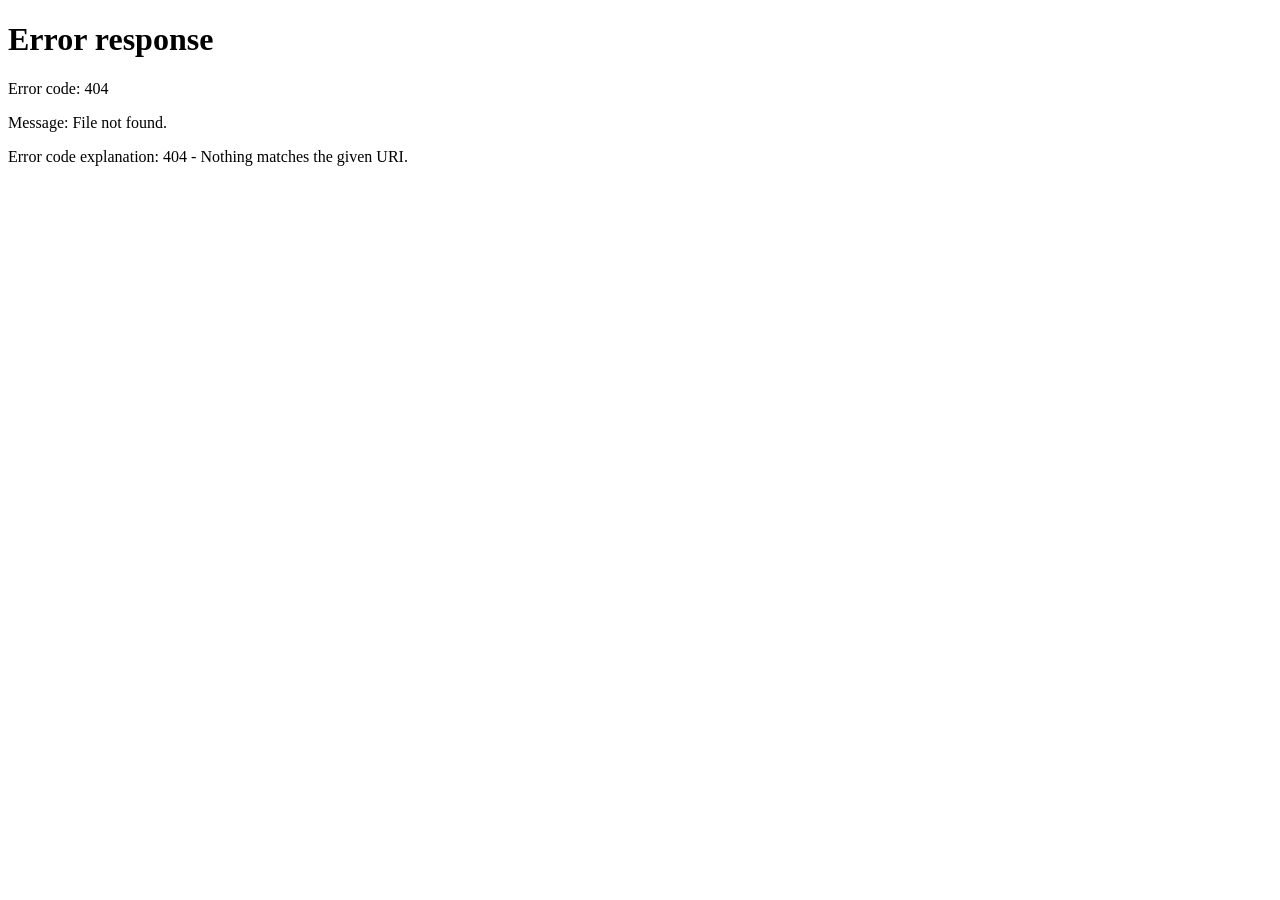
==== docs/index.html @ db5c8c08 "Publish Max Assistant source and website Co-authored-by: Copilot <223556219+Copilot@users.noreply.gi" ====
<!doctype html>
<html lang="en">
  <head>
    <meta charset="utf-8">
    <meta http-equiv="refresh" content="0; url=site/">
    <meta name="viewport" content="width=device-width, initial-scale=1">
    <meta name="robots" content="noindex">
    <title>Max Assistant</title>
    <link rel="canonical" href="site/">
  </head>
  <body>
    <p>Opening <a href="site/">Max Assistant</a>…</p>
  </body>
</html>
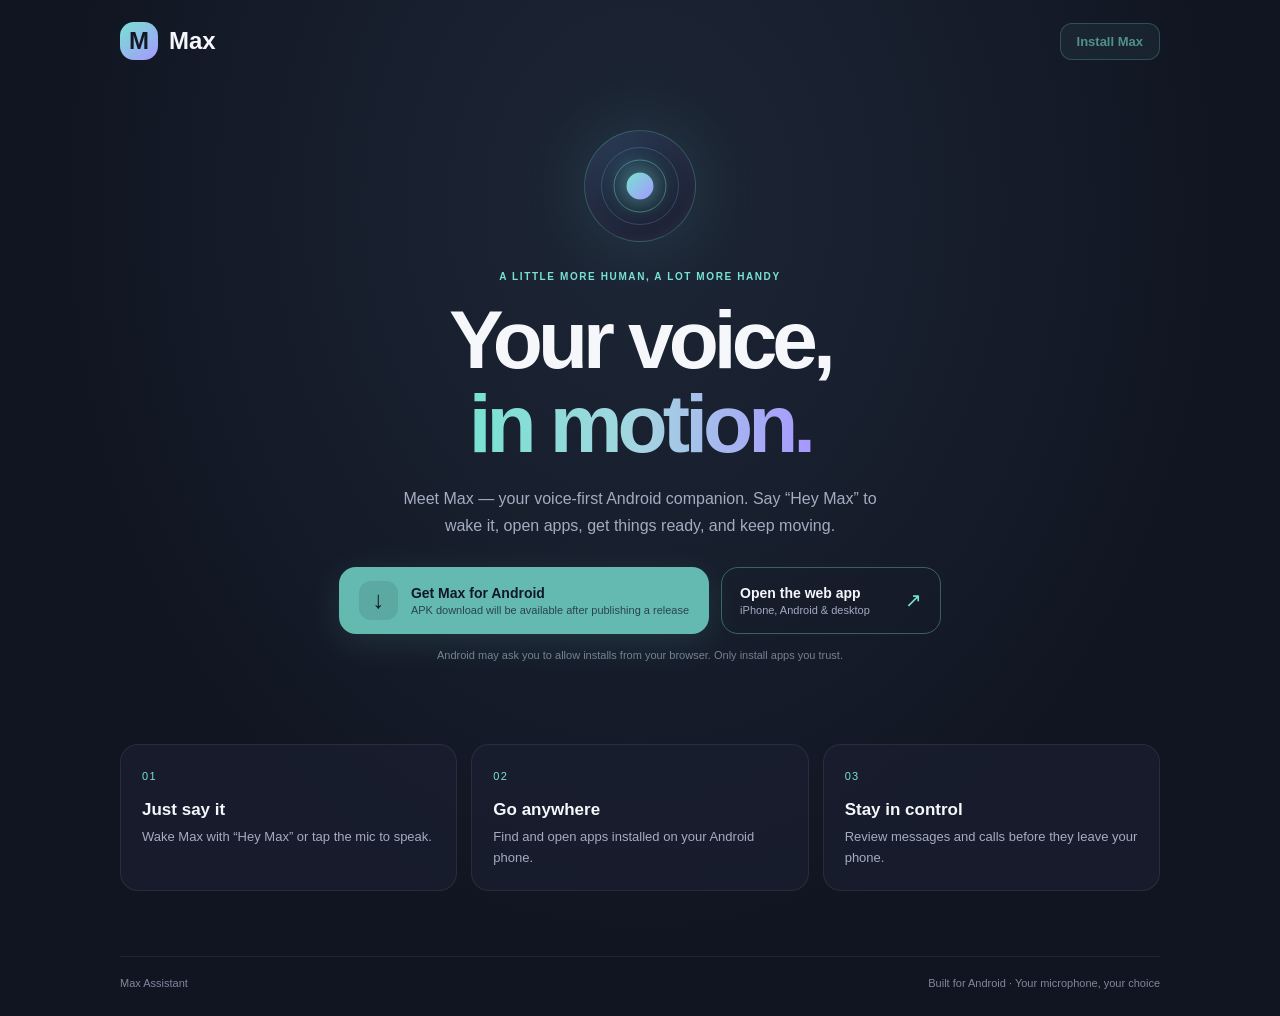
==== commit 2a92b03d: "Serve the landing page at the Pages root Co-authored-by: Copilot <223556219+Copilot@users.noreply.gi" ====
--- a/docs/index.html
+++ b/docs/index.html
@@ -2,13 +2,77 @@
 <html lang="en">
   <head>
     <meta charset="utf-8">
-    <meta http-equiv="refresh" content="0; url=site/">
     <meta name="viewport" content="width=device-width, initial-scale=1">
-    <meta name="robots" content="noindex">
-    <title>Max Assistant</title>
-    <link rel="canonical" href="site/">
+    <meta name="theme-color" content="#111522">
+    <meta name="description" content="Download Max, a voice-first Android assistant with the Hey Max wake phrase.">
+    <title>Max — Your voice, in motion</title>
+    <link rel="stylesheet" href="site/style.css">
   </head>
   <body>
-    <p>Opening <a href="site/">Max Assistant</a>…</p>
+    <main>
+      <header class="topbar">
+        <a class="brand" href="#" aria-label="Max home">
+          <span class="brand-mark">M</span>
+          <span>Max</span>
+        </a>
+        <a class="top-install" id="top-install" href="#download">Install Max</a>
+      </header>
+
+      <section class="hero">
+        <div class="orb" aria-hidden="true"><span></span><i></i><b></b></div>
+        <p class="eyebrow">A LITTLE MORE HUMAN, A LOT MORE HANDY</p>
+        <h1>Your voice,<br><span>in motion.</span></h1>
+        <p class="intro">
+          Meet Max — your voice-first Android companion. Say “Hey Max” to wake it,
+          open apps, get things ready, and keep moving.
+        </p>
+        <div class="hero-actions">
+          <a class="download" id="download" href="#">
+            <span class="download-icon" aria-hidden="true">↓</span>
+            <span><strong>Get Max for Android</strong><small id="download-note">Free APK · Android 8.0 or later</small></span>
+          </a>
+          <a class="web-app" href="site/app/">
+            <span><strong>Open the web app</strong><small>iPhone, Android &amp; desktop</small></span>
+            <span aria-hidden="true">↗</span>
+          </a>
+        </div>
+        <p class="install-hint" id="install-hint">
+          Android may ask you to allow installs from your browser. Only install apps you trust.
+        </p>
+      </section>
+
+      <section class="features" aria-label="Features">
+        <article><span>01</span><h2>Just say it</h2><p>Wake Max with “Hey Max” or tap the mic to speak.</p></article>
+        <article><span>02</span><h2>Go anywhere</h2><p>Find and open apps installed on your Android phone.</p></article>
+        <article><span>03</span><h2>Stay in control</h2><p>Review messages and calls before they leave your phone.</p></article>
+      </section>
+
+      <footer>
+        <span>Max Assistant</span>
+        <span>Built for Android · Your microphone, your choice</span>
+      </footer>
+    </main>
+    <script>
+      (() => {
+        const owner = window.location.hostname.split(".")[0];
+        const pathParts = window.location.pathname.split("/").filter(Boolean);
+        const repo = pathParts[0] || `${owner}.github.io`;
+        const isGitHubPages = window.location.hostname.endsWith(".github.io");
+        const download = document.getElementById("download");
+        const topInstall = document.getElementById("top-install");
+        const note = document.getElementById("download-note");
+        if (isGitHubPages && owner && repo) {
+          const apkUrl = `https://github.com/${owner}/${repo}/releases/latest/download/MaxAssistant.apk`;
+          download.href = apkUrl;
+          topInstall.href = apkUrl;
+        } else {
+          download.setAttribute("aria-disabled", "true");
+          download.addEventListener("click", event => event.preventDefault());
+          topInstall.setAttribute("aria-disabled", "true");
+          topInstall.addEventListener("click", event => event.preventDefault());
+          note.textContent = "APK download will be available after publishing a release";
+        }
+      })();
+    </script>
   </body>
 </html>
--- a/docs/site/style.css
+++ b/docs/site/style.css
@@ -0,0 +1,167 @@
+:root {
+  color-scheme: dark;
+  --bg: #111522;
+  --panel: #1b2031;
+  --text: #f5f7fb;
+  --muted: #a4acc0;
+  --mint: #78e2d2;
+  --lilac: #a798ff;
+}
+
+* { box-sizing: border-box; }
+
+body {
+  margin: 0;
+  background:
+    radial-gradient(ellipse at 50% 20%, rgba(84, 119, 147, .18), transparent 37rem),
+    var(--bg);
+  color: var(--text);
+  font-family: "Avenir Next", Avenir, "Segoe UI", sans-serif;
+}
+
+main { width: min(100% - 40px, 1040px); margin: 0 auto; }
+
+.topbar {
+  height: 82px;
+  display: flex;
+  align-items: center;
+  justify-content: space-between;
+}
+
+.top-install {
+  padding: 10px 16px;
+  border: 1px solid rgba(120,226,210,.4);
+  border-radius: 12px;
+  background: rgba(120,226,210,.1);
+  color: var(--mint);
+  font-size: 13px;
+  font-weight: 700;
+  text-decoration: none;
+  transition: background .18s ease, transform .18s ease;
+}
+
+.top-install:hover { transform: translateY(-1px); background: rgba(120,226,210,.17); }
+.top-install[aria-disabled="true"] { opacity: .6; cursor: default; }
+
+.brand {
+  display: inline-flex;
+  align-items: center;
+  gap: 11px;
+  color: var(--text);
+  text-decoration: none;
+  font: 800 24px "Avenir Next", Avenir, "Segoe UI", sans-serif;
+}
+
+.brand-mark {
+  display: grid;
+  place-items: center;
+  width: 38px;
+  height: 38px;
+  border-radius: 14px;
+  background: linear-gradient(140deg, var(--mint), var(--lilac));
+  color: #141725;
+}
+
+.platform, .eyebrow { letter-spacing: .16em; font-size: 10px; font-weight: 700; }
+.platform { color: var(--muted); }
+
+.hero {
+  display: flex;
+  align-items: center;
+  flex-direction: column;
+  text-align: center;
+  padding: 48px 0 80px;
+}
+
+.orb {
+  position: relative;
+  width: 112px;
+  height: 112px;
+  margin: 0 0 29px;
+  border: 1px solid rgba(120, 226, 210, .28);
+  border-radius: 50%;
+  background: radial-gradient(circle at 38% 30%, #263b51, #1a2030 68%);
+  box-shadow: 0 0 68px rgba(120, 226, 210, .12), inset 0 0 32px rgba(167, 152, 255, .12);
+}
+
+.orb span, .orb i, .orb b {
+  position: absolute;
+  top: 50%;
+  left: 50%;
+  display: block;
+  transform: translate(-50%, -50%);
+  border-radius: 50%;
+}
+
+.orb span { width: 27px; height: 27px; background: linear-gradient(135deg, var(--mint), var(--lilac)); box-shadow: 0 0 25px rgba(120, 226, 210, .7); }
+.orb i { width: 53px; height: 53px; border: 1px solid rgba(120, 226, 210, .4); }
+.orb b { width: 78px; height: 78px; border: 1px solid rgba(167, 152, 255, .25); }
+
+.eyebrow { color: var(--mint); margin: 0 0 16px; }
+
+h1 {
+  margin: 0;
+  font: 800 clamp(48px, 9vw, 82px)/1.02 "Avenir Next", Avenir, "Segoe UI", sans-serif;
+  letter-spacing: -.06em;
+}
+
+h1 span {
+  color: transparent;
+  background: linear-gradient(90deg, var(--mint), #a4d5e0 50%, var(--lilac));
+  background-clip: text;
+}
+
+.intro { max-width: 500px; margin: 20px 0 27px; color: var(--muted); line-height: 1.7; font-size: 16px; }
+
+.download {
+  display: inline-flex;
+  align-items: center;
+  gap: 13px;
+  min-width: 260px;
+  padding: 14px 20px;
+  border-radius: 17px;
+  background: var(--mint);
+  color: #121725;
+  text-align: left;
+  text-decoration: none;
+  box-shadow: 0 8px 35px rgba(120, 226, 210, .16);
+  transition: transform .18s ease, box-shadow .18s ease;
+}
+
+.download:hover { transform: translateY(-2px); box-shadow: 0 12px 40px rgba(120, 226, 210, .24); }
+.download[aria-disabled="true"] { opacity: .8; cursor: default; }
+.download-icon { display: grid; place-items: center; width: 39px; height: 39px; border-radius: 12px; background: rgba(17, 21, 34, .1); font-size: 24px; }
+.download strong, .download small { display: block; }
+.download strong { font-size: 14px; }
+.download small { margin-top: 3px; opacity: .72; font-size: 11px; }
+.hero-actions { display: flex; justify-content: center; flex-wrap: wrap; gap: 12px; }
+.web-app { display: inline-flex; align-items: center; justify-content: space-between; gap: 18px; min-width: 220px; padding: 14px 18px; border: 1px solid rgba(120,226,210,.35); border-radius: 17px; color: var(--text); text-align: left; text-decoration: none; transition: background .18s ease, transform .18s ease; }
+.web-app:hover { transform: translateY(-2px); background: rgba(120,226,210,.08); }
+.web-app strong, .web-app small { display: block; }
+.web-app strong { font-size: 14px; }
+.web-app small { margin-top: 3px; color: var(--muted); font-size: 11px; }
+.web-app > span:last-child { color: var(--mint); font-size: 20px; }
+.install-hint { max-width: 430px; margin: 13px 0 0; color: #777f94; font-size: 11px; line-height: 1.6; }
+
+.features {
+  display: grid;
+  grid-template-columns: repeat(3, 1fr);
+  gap: 14px;
+  padding-bottom: 65px;
+}
+
+.features article { padding: 21px; border: 1px solid rgba(255,255,255,.07); border-radius: 18px; background: rgba(27,32,49,.68); }
+.features article > span { color: var(--mint); font-size: 11px; letter-spacing: .12em; }
+.features h2 { margin: 16px 0 7px; font: 700 17px "Avenir Next", Avenir, "Segoe UI", sans-serif; }
+.features p { margin: 0; color: var(--muted); font-size: 13px; line-height: 1.6; }
+
+footer { display: flex; justify-content: space-between; gap: 12px; padding: 20px 0 27px; border-top: 1px solid rgba(255,255,255,.08); color: #7f879a; font-size: 11px; }
+
+@media (max-width: 620px) {
+  main { width: min(100% - 32px, 440px); }
+  .hero { padding: 40px 0 55px; }
+  .features { grid-template-columns: 1fr; padding-bottom: 45px; }
+  .features article { padding: 17px 19px; }
+  .features h2 { margin: 9px 0 5px; }
+  footer { flex-direction: column; }
+}
